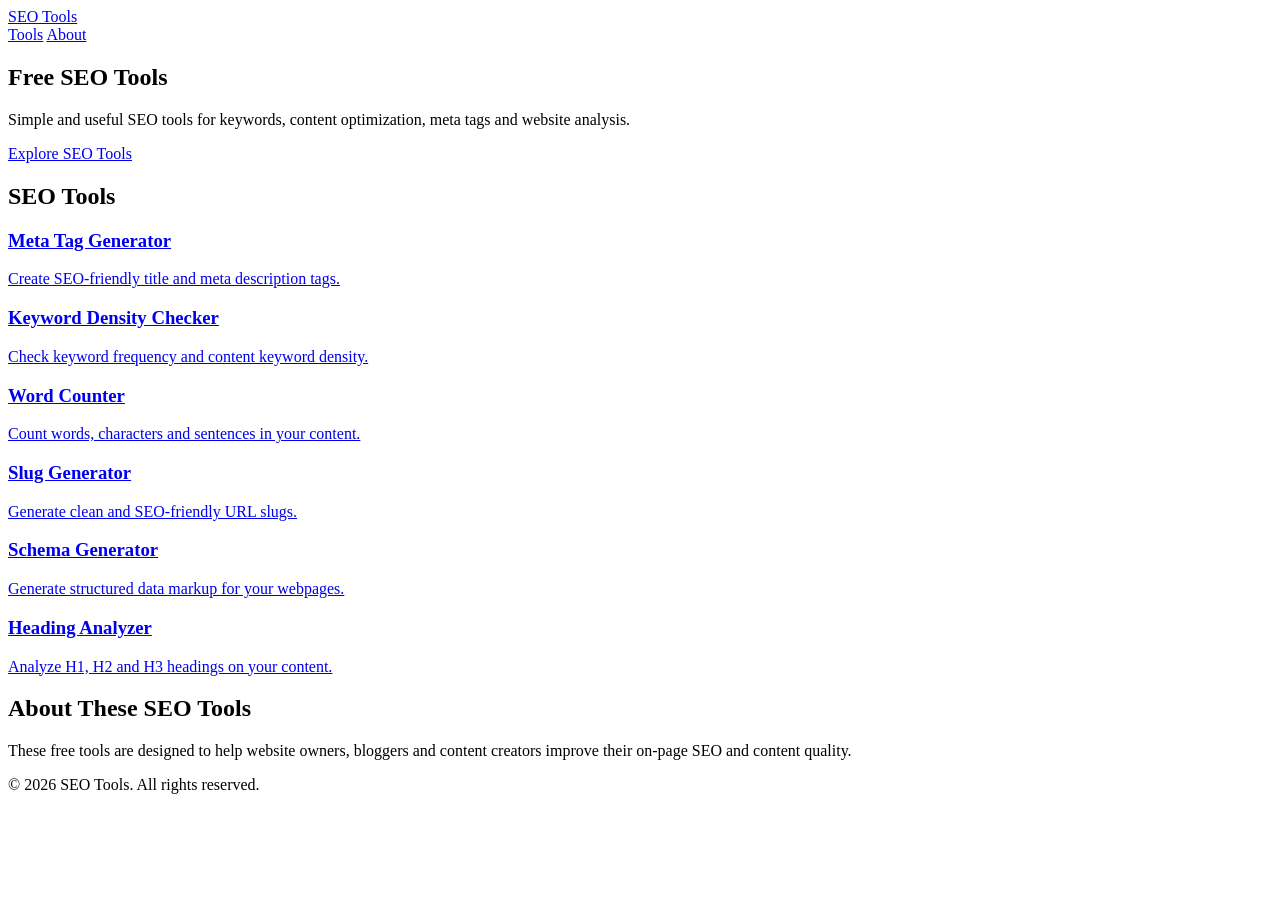
==== index.html @ fb699945 "Create index.html for SEO tools webpage This HTML file contains the structure for a webpage offering" ====
<!DOCTYPE html>
<html lang="en">
<head>
    <meta charset="UTF-8">

    <meta name="viewport"
          content="width=device-width, initial-scale=1.0">

    <title>Free SEO Tools - Keyword, Meta Tag & Content Tools</title>

    <meta name="description"
          content="Free SEO tools for keyword analysis, meta tags, word counting, slug generation and website optimization.">

    <meta name="robots" content="index, follow">

    <link rel="canonical"
          href="https://haqnawazrehan11.github.io/Seo-Tools/">

    <link rel="stylesheet" href="style.css">
</head>

<body>

<header class="header">
    <div class="container">

        <a href="index.html" class="logo">
            SEO Tools
        </a>

        <nav>
            <a href="#tools">Tools</a>
            <a href="#about">About</a>
        </nav>

    </div>
</header>

<main>

<section class="hero">
    <div class="container">

        <h1>Free SEO Tools</h1>

        <p>
            Simple and useful SEO tools for keywords,
            content optimization, meta tags and website analysis.
        </p>

        <a href="#tools" class="button">
            Explore SEO Tools
        </a>

    </div>
</section>

<section id="tools" class="tools-section">

    <div class="container">

        <h2>SEO Tools</h2>

        <div class="tools-grid">

            <a href="tools/meta-tag-generator.html"
               class="tool-card">

                <h3>Meta Tag Generator</h3>

                <p>
                    Create SEO-friendly title and
                    meta description tags.
                </p>

            </a>

            <a href="tools/keyword-density.html"
               class="tool-card">

                <h3>Keyword Density Checker</h3>

                <p>
                    Check keyword frequency and
                    content keyword density.
                </p>

            </a>

            <a href="tools/word-counter.html"
               class="tool-card">

                <h3>Word Counter</h3>

                <p>
                    Count words, characters and
                    sentences in your content.
                </p>

            </a>

            <a href="tools/slug-generator.html"
               class="tool-card">

                <h3>Slug Generator</h3>

                <p>
                    Generate clean and SEO-friendly
                    URL slugs.
                </p>

            </a>

            <a href="tools/schema-generator.html"
               class="tool-card">

                <h3>Schema Generator</h3>

                <p>
                    Generate structured data markup
                    for your webpages.
                </p>

            </a>

            <a href="tools/heading-analyzer.html"
               class="tool-card">

                <h3>Heading Analyzer</h3>

                <p>
                    Analyze H1, H2 and H3 headings
                    on your content.
                </p>

            </a>

        </div>

    </div>

</section>

<section id="about" class="about">

    <div class="container">

        <h2>About These SEO Tools</h2>

        <p>
            These free tools are designed to help website
            owners, bloggers and content creators improve
            their on-page SEO and content quality.
        </p>

    </div>

</section>

</main>

<footer>

    <div class="container">

        <p>
            © 2026 SEO Tools. All rights reserved.
        </p>

    </div>

</footer>

</body>
</html>
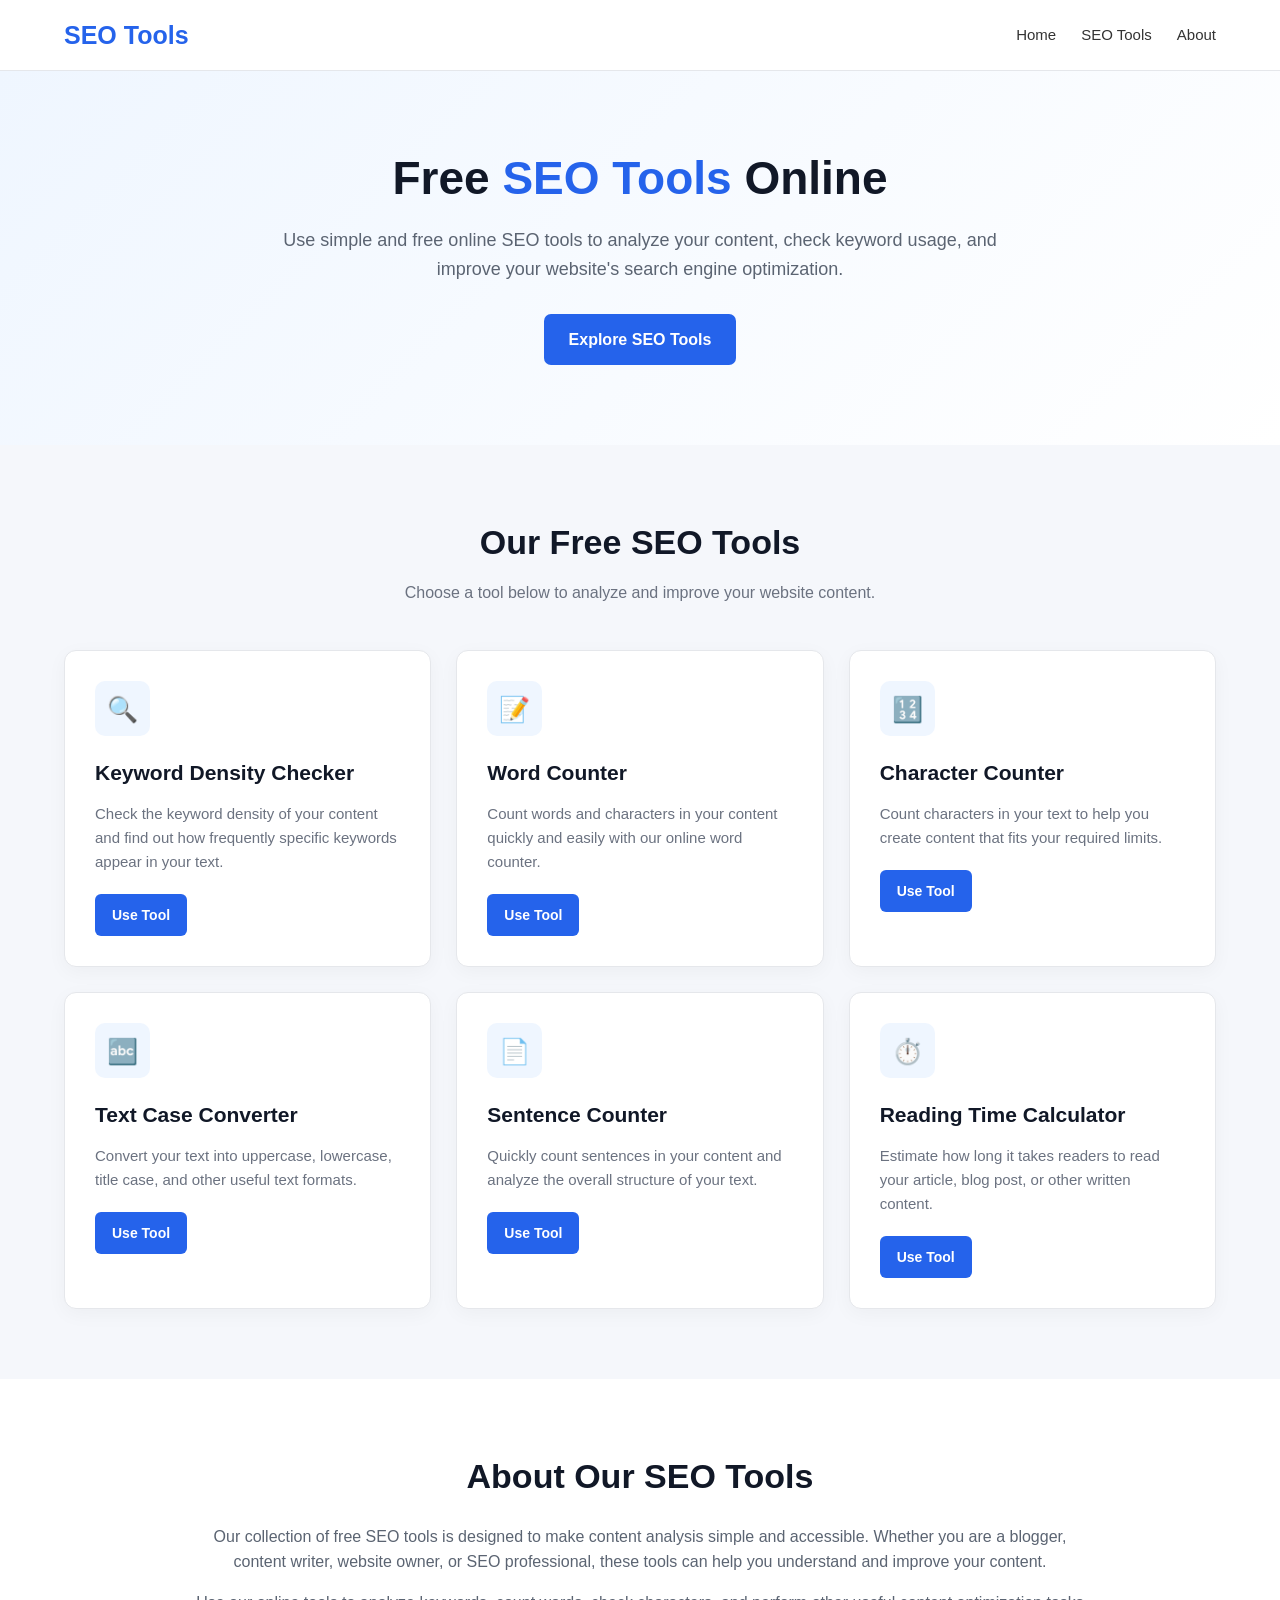
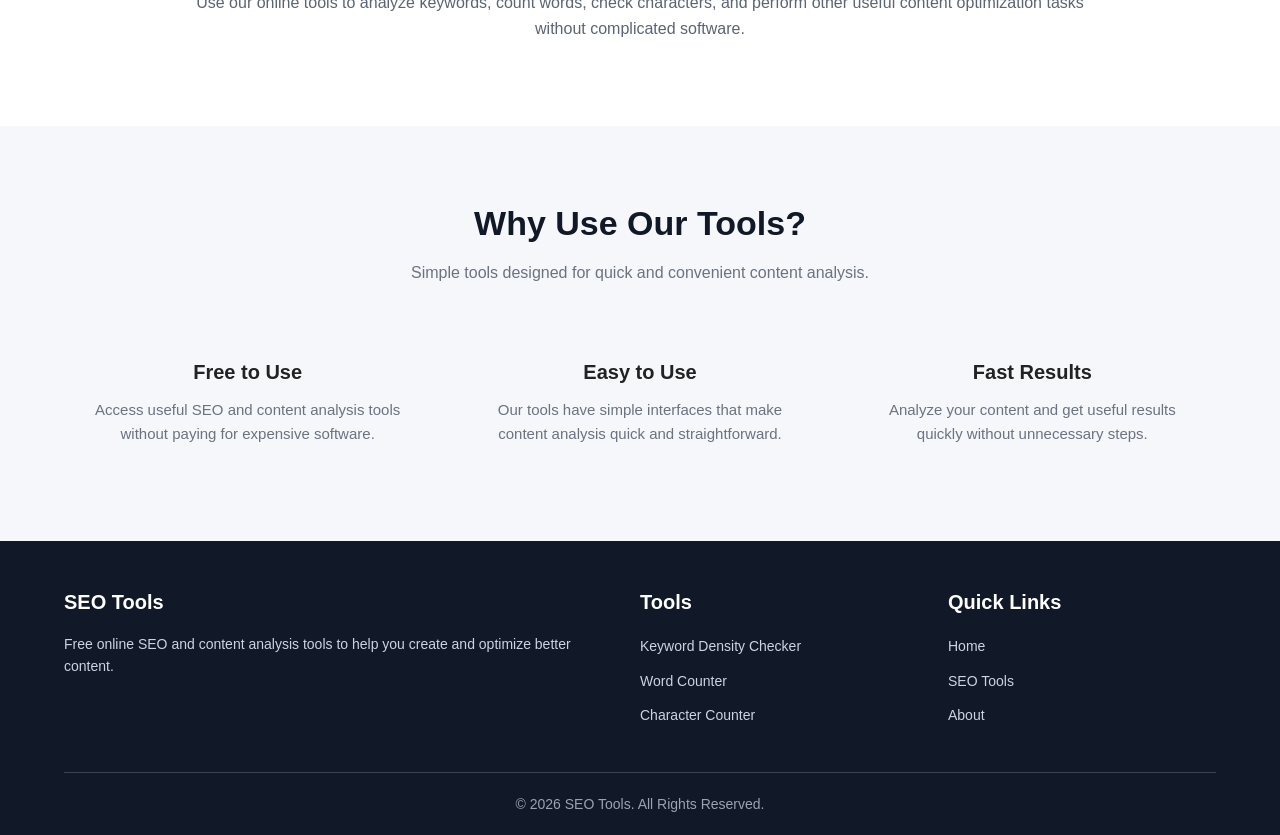
==== commit 21eb2689: "Refactor HTML structure and improve styles" ====
--- a/index.html
+++ b/index.html
@@ -2,174 +2,778 @@
 <html lang="en">
 <head>
     <meta charset="UTF-8">
-
-    <meta name="viewport"
-          content="width=device-width, initial-scale=1.0">
-
-    <title>Free SEO Tools - Keyword, Meta Tag & Content Tools</title>
-
-    <meta name="description"
-          content="Free SEO tools for keyword analysis, meta tags, word counting, slug generation and website optimization.">
+    <meta name="viewport" content="width=device-width, initial-scale=1.0">
+
+    <title>Free SEO Tools - Online SEO Checker Tools</title>
+
+    <meta name="description" content="Use our free online SEO tools to check keyword density, analyze content, and improve your website's search engine optimization.">
+
+    <meta name="keywords" content="SEO tools, free SEO tools, keyword density checker, online SEO tools, SEO checker">
 
     <meta name="robots" content="index, follow">
 
-    <link rel="canonical"
-          href="https://haqnawazrehan11.github.io/Seo-Tools/">
-
-    <link rel="stylesheet" href="style.css">
+    <link rel="canonical" href="https://haqnawazrehan11.github.io/Seo-Tools/">
+
+    <style>
+        * {
+            margin: 0;
+            padding: 0;
+            box-sizing: border-box;
+        }
+
+        body {
+            font-family: Arial, Helvetica, sans-serif;
+            background: #f5f7fb;
+            color: #222;
+            line-height: 1.6;
+        }
+
+        a {
+            text-decoration: none;
+            color: inherit;
+        }
+
+        .container {
+            width: 90%;
+            max-width: 1200px;
+            margin: auto;
+        }
+
+        /* Header */
+        header {
+            background: #ffffff;
+            border-bottom: 1px solid #e5e7eb;
+            position: sticky;
+            top: 0;
+            z-index: 1000;
+        }
+
+        .navbar {
+            min-height: 70px;
+            display: flex;
+            align-items: center;
+            justify-content: space-between;
+            gap: 20px;
+        }
+
+        .logo {
+            font-size: 25px;
+            font-weight: 700;
+            color: #2563eb;
+        }
+
+        .nav-links {
+            display: flex;
+            align-items: center;
+            gap: 25px;
+            list-style: none;
+        }
+
+        .nav-links a {
+            color: #333;
+            font-size: 15px;
+            font-weight: 500;
+            transition: 0.3s;
+        }
+
+        .nav-links a:hover {
+            color: #2563eb;
+        }
+
+        /* Hero */
+        .hero {
+            padding: 80px 20px;
+            text-align: center;
+            background: linear-gradient(135deg, #eff6ff, #ffffff);
+        }
+
+        .hero h1 {
+            font-size: 46px;
+            line-height: 1.2;
+            margin-bottom: 20px;
+            color: #111827;
+        }
+
+        .hero h1 span {
+            color: #2563eb;
+        }
+
+        .hero p {
+            max-width: 750px;
+            margin: 0 auto 30px;
+            color: #5b6472;
+            font-size: 18px;
+        }
+
+        .hero-button {
+            display: inline-block;
+            padding: 13px 25px;
+            background: #2563eb;
+            color: #ffffff;
+            border-radius: 7px;
+            font-weight: 600;
+            transition: 0.3s;
+        }
+
+        .hero-button:hover {
+            background: #1d4ed8;
+            transform: translateY(-2px);
+        }
+
+        /* Tools */
+        .tools-section {
+            padding: 70px 0;
+        }
+
+        .section-heading {
+            text-align: center;
+            margin-bottom: 45px;
+        }
+
+        .section-heading h2 {
+            font-size: 34px;
+            margin-bottom: 10px;
+            color: #111827;
+        }
+
+        .section-heading p {
+            color: #6b7280;
+            font-size: 16px;
+        }
+
+        .tools-grid {
+            display: grid;
+            grid-template-columns: repeat(3, 1fr);
+            gap: 25px;
+        }
+
+        .tool-card {
+            background: #ffffff;
+            padding: 30px;
+            border-radius: 12px;
+            border: 1px solid #e5e7eb;
+            box-shadow: 0 5px 20px rgba(0, 0, 0, 0.04);
+            transition: 0.3s;
+        }
+
+        .tool-card:hover {
+            transform: translateY(-5px);
+            box-shadow: 0 10px 30px rgba(0, 0, 0, 0.08);
+        }
+
+        .tool-icon {
+            width: 55px;
+            height: 55px;
+            display: flex;
+            align-items: center;
+            justify-content: center;
+            background: #eff6ff;
+            color: #2563eb;
+            border-radius: 10px;
+            font-size: 25px;
+            margin-bottom: 20px;
+        }
+
+        .tool-card h3 {
+            font-size: 21px;
+            margin-bottom: 12px;
+            color: #111827;
+        }
+
+        .tool-card p {
+            color: #6b7280;
+            font-size: 15px;
+            margin-bottom: 20px;
+        }
+
+        .tool-button {
+            display: inline-block;
+            padding: 10px 17px;
+            background: #2563eb;
+            color: #ffffff;
+            border-radius: 6px;
+            font-size: 14px;
+            font-weight: 600;
+            transition: 0.3s;
+        }
+
+        .tool-button:hover {
+            background: #1d4ed8;
+        }
+
+        /* About */
+        .about-section {
+            padding: 70px 0;
+            background: #ffffff;
+        }
+
+        .about-content {
+            max-width: 900px;
+            margin: auto;
+            text-align: center;
+        }
+
+        .about-content h2 {
+            font-size: 34px;
+            margin-bottom: 20px;
+            color: #111827;
+        }
+
+        .about-content p {
+            color: #5b6472;
+            margin-bottom: 15px;
+            font-size: 16px;
+        }
+
+        /* Features */
+        .features-section {
+            padding: 70px 0;
+        }
+
+        .features-grid {
+            display: grid;
+            grid-template-columns: repeat(3, 1fr);
+            gap: 25px;
+        }
+
+        .feature {
+            text-align: center;
+            padding: 25px;
+        }
+
+        .feature h3 {
+            margin-bottom: 10px;
+            font-size: 20px;
+        }
+
+        .feature p {
+            color: #6b7280;
+            font-size: 15px;
+        }
+
+        /* Footer */
+        footer {
+            background: #111827;
+            color: #ffffff;
+            padding: 45px 0 20px;
+        }
+
+        .footer-content {
+            display: grid;
+            grid-template-columns: 2fr 1fr 1fr;
+            gap: 40px;
+            margin-bottom: 35px;
+        }
+
+        .footer-column h3 {
+            margin-bottom: 15px;
+            font-size: 20px;
+        }
+
+        .footer-column p {
+            color: #cbd5e1;
+            font-size: 14px;
+        }
+
+        .footer-links {
+            list-style: none;
+        }
+
+        .footer-links li {
+            margin-bottom: 9px;
+        }
+
+        .footer-links a {
+            color: #cbd5e1;
+            font-size: 14px;
+            transition: 0.3s;
+        }
+
+        .footer-links a:hover {
+            color: #ffffff;
+        }
+
+        .copyright {
+            border-top: 1px solid #374151;
+            padding-top: 20px;
+            text-align: center;
+            color: #9ca3af;
+            font-size: 14px;
+        }
+
+        /* Responsive */
+        @media (max-width: 900px) {
+            .tools-grid {
+                grid-template-columns: repeat(2, 1fr);
+            }
+
+            .features-grid {
+                grid-template-columns: repeat(2, 1fr);
+            }
+
+            .footer-content {
+                grid-template-columns: 1fr 1fr;
+            }
+        }
+
+        @media (max-width: 650px) {
+            .navbar {
+                flex-direction: column;
+                padding: 15px 0;
+            }
+
+            .nav-links {
+                gap: 15px;
+                flex-wrap: wrap;
+                justify-content: center;
+            }
+
+            .hero {
+                padding: 60px 15px;
+            }
+
+            .hero h1 {
+                font-size: 34px;
+            }
+
+            .hero p {
+                font-size: 16px;
+            }
+
+            .tools-grid,
+            .features-grid,
+            .footer-content {
+                grid-template-columns: 1fr;
+            }
+
+            .section-heading h2,
+            .about-content h2 {
+                font-size: 28px;
+            }
+        }
+    </style>
 </head>
 
 <body>
 
-<header class="header">
-    <div class="container">
-
-        <a href="index.html" class="logo">
-            SEO Tools
-        </a>
-
-        <nav>
-            <a href="#tools">Tools</a>
-            <a href="#about">About</a>
-        </nav>
-
-    </div>
-</header>
-
-<main>
-
-<section class="hero">
-    <div class="container">
-
-        <h1>Free SEO Tools</h1>
-
-        <p>
-            Simple and useful SEO tools for keywords,
-            content optimization, meta tags and website analysis.
-        </p>
-
-        <a href="#tools" class="button">
-            Explore SEO Tools
-        </a>
-
-    </div>
-</section>
-
-<section id="tools" class="tools-section">
-
-    <div class="container">
-
-        <h2>SEO Tools</h2>
-
-        <div class="tools-grid">
-
-            <a href="tools/meta-tag-generator.html"
-               class="tool-card">
-
-                <h3>Meta Tag Generator</h3>
+    <!-- Header -->
+    <header>
+        <div class="container navbar">
+
+            <a href="index.html" class="logo">
+                SEO Tools
+            </a>
+
+            <ul class="nav-links">
+                <li>
+                    <a href="index.html">Home</a>
+                </li>
+
+                <li>
+                    <a href="#tools">SEO Tools</a>
+                </li>
+
+                <li>
+                    <a href="#about">About</a>
+                </li>
+            </ul>
+
+        </div>
+    </header>
+
+
+    <!-- Hero Section -->
+    <section class="hero">
+
+        <div class="container">
+
+            <h1>
+                Free <span>SEO Tools</span> Online
+            </h1>
+
+            <p>
+                Use simple and free online SEO tools to analyze your content,
+                check keyword usage, and improve your website's search engine
+                optimization.
+            </p>
+
+            <a href="#tools" class="hero-button">
+                Explore SEO Tools
+            </a>
+
+        </div>
+
+    </section>
+
+
+    <!-- Tools Section -->
+    <section class="tools-section" id="tools">
+
+        <div class="container">
+
+            <div class="section-heading">
+
+                <h2>Our Free SEO Tools</h2>
 
                 <p>
-                    Create SEO-friendly title and
-                    meta description tags.
+                    Choose a tool below to analyze and improve your website content.
                 </p>
 
-            </a>
-
-            <a href="tools/keyword-density.html"
-               class="tool-card">
-
-                <h3>Keyword Density Checker</h3>
+            </div>
+
+
+            <div class="tools-grid">
+
+                <!-- Keyword Density Checker -->
+                <div class="tool-card">
+
+                    <div class="tool-icon">
+                        🔍
+                    </div>
+
+                    <h3>
+                        Keyword Density Checker
+                    </h3>
+
+                    <p>
+                        Check the keyword density of your content and find out
+                        how frequently specific keywords appear in your text.
+                    </p>
+
+                    <a
+                        href="tools/keyword-density-checker.html"
+                        class="tool-button">
+                        Use Tool
+                    </a>
+
+                </div>
+
+
+                <!-- Word Counter -->
+                <div class="tool-card">
+
+                    <div class="tool-icon">
+                        📝
+                    </div>
+
+                    <h3>
+                        Word Counter
+                    </h3>
+
+                    <p>
+                        Count words and characters in your content quickly
+                        and easily with our online word counter.
+                    </p>
+
+                    <a
+                        href="tools/word-counter.html"
+                        class="tool-button">
+                        Use Tool
+                    </a>
+
+                </div>
+
+
+                <!-- Character Counter -->
+                <div class="tool-card">
+
+                    <div class="tool-icon">
+                        🔢
+                    </div>
+
+                    <h3>
+                        Character Counter
+                    </h3>
+
+                    <p>
+                        Count characters in your text to help you create
+                        content that fits your required limits.
+                    </p>
+
+                    <a
+                        href="tools/character-counter.html"
+                        class="tool-button">
+                        Use Tool
+                    </a>
+
+                </div>
+
+
+                <!-- Text Case Converter -->
+                <div class="tool-card">
+
+                    <div class="tool-icon">
+                        🔤
+                    </div>
+
+                    <h3>
+                        Text Case Converter
+                    </h3>
+
+                    <p>
+                        Convert your text into uppercase, lowercase, title case,
+                        and other useful text formats.
+                    </p>
+
+                    <a
+                        href="tools/text-case-converter.html"
+                        class="tool-button">
+                        Use Tool
+                    </a>
+
+                </div>
+
+
+                <!-- Sentence Counter -->
+                <div class="tool-card">
+
+                    <div class="tool-icon">
+                        📄
+                    </div>
+
+                    <h3>
+                        Sentence Counter
+                    </h3>
+
+                    <p>
+                        Quickly count sentences in your content and analyze
+                        the overall structure of your text.
+                    </p>
+
+                    <a
+                        href="tools/sentence-counter.html"
+                        class="tool-button">
+                        Use Tool
+                    </a>
+
+                </div>
+
+
+                <!-- Reading Time Calculator -->
+                <div class="tool-card">
+
+                    <div class="tool-icon">
+                        ⏱️
+                    </div>
+
+                    <h3>
+                        Reading Time Calculator
+                    </h3>
+
+                    <p>
+                        Estimate how long it takes readers to read your article,
+                        blog post, or other written content.
+                    </p>
+
+                    <a
+                        href="tools/reading-time-calculator.html"
+                        class="tool-button">
+                        Use Tool
+                    </a>
+
+                </div>
+
+            </div>
+
+        </div>
+
+    </section>
+
+
+    <!-- About Section -->
+    <section class="about-section" id="about">
+
+        <div class="container">
+
+            <div class="about-content">
+
+                <h2>
+                    About Our SEO Tools
+                </h2>
 
                 <p>
-                    Check keyword frequency and
-                    content keyword density.
+                    Our collection of free SEO tools is designed to make
+                    content analysis simple and accessible. Whether you are
+                    a blogger, content writer, website owner, or SEO
+                    professional, these tools can help you understand and
+                    improve your content.
                 </p>
 
-            </a>
-
-            <a href="tools/word-counter.html"
-               class="tool-card">
-
-                <h3>Word Counter</h3>
-
                 <p>
-                    Count words, characters and
-                    sentences in your content.
+                    Use our online tools to analyze keywords, count words,
+                    check characters, and perform other useful content
+                    optimization tasks without complicated software.
                 </p>
 
-            </a>
-
-            <a href="tools/slug-generator.html"
-               class="tool-card">
-
-                <h3>Slug Generator</h3>
+            </div>
+
+        </div>
+
+    </section>
+
+
+    <!-- Features Section -->
+    <section class="features-section">
+
+        <div class="container">
+
+            <div class="section-heading">
+
+                <h2>
+                    Why Use Our Tools?
+                </h2>
 
                 <p>
-                    Generate clean and SEO-friendly
-                    URL slugs.
+                    Simple tools designed for quick and convenient content analysis.
                 </p>
 
-            </a>
-
-            <a href="tools/schema-generator.html"
-               class="tool-card">
-
-                <h3>Schema Generator</h3>
-
-                <p>
-                    Generate structured data markup
-                    for your webpages.
-                </p>
-
-            </a>
-
-            <a href="tools/heading-analyzer.html"
-               class="tool-card">
-
-                <h3>Heading Analyzer</h3>
-
-                <p>
-                    Analyze H1, H2 and H3 headings
-                    on your content.
-                </p>
-
-            </a>
+            </div>
+
+
+            <div class="features-grid">
+
+                <div class="feature">
+
+                    <h3>
+                        Free to Use
+                    </h3>
+
+                    <p>
+                        Access useful SEO and content analysis tools without
+                        paying for expensive software.
+                    </p>
+
+                </div>
+
+
+                <div class="feature">
+
+                    <h3>
+                        Easy to Use
+                    </h3>
+
+                    <p>
+                        Our tools have simple interfaces that make content
+                        analysis quick and straightforward.
+                    </p>
+
+                </div>
+
+
+                <div class="feature">
+
+                    <h3>
+                        Fast Results
+                    </h3>
+
+                    <p>
+                        Analyze your content and get useful results quickly
+                        without unnecessary steps.
+                    </p>
+
+                </div>
+
+            </div>
 
         </div>
 
-    </div>
-
-</section>
-
-<section id="about" class="about">
-
-    <div class="container">
-
-        <h2>About These SEO Tools</h2>
-
-        <p>
-            These free tools are designed to help website
-            owners, bloggers and content creators improve
-            their on-page SEO and content quality.
-        </p>
-
-    </div>
-
-</section>
-
-</main>
-
-<footer>
-
-    <div class="container">
-
-        <p>
-            © 2026 SEO Tools. All rights reserved.
-        </p>
-
-    </div>
-
-</footer>
+    </section>
+
+
+    <!-- Footer -->
+    <footer>
+
+        <div class="container">
+
+            <div class="footer-content">
+
+                <div class="footer-column">
+
+                    <h3>
+                        SEO Tools
+                    </h3>
+
+                    <p>
+                        Free online SEO and content analysis tools to help
+                        you create and optimize better content.
+                    </p>
+
+                </div>
+
+
+                <div class="footer-column">
+
+                    <h3>
+                        Tools
+                    </h3>
+
+                    <ul class="footer-links">
+
+                        <li>
+                            <a href="tools/keyword-density-checker.html">
+                                Keyword Density Checker
+                            </a>
+                        </li>
+
+                        <li>
+                            <a href="tools/word-counter.html">
+                                Word Counter
+                            </a>
+                        </li>
+
+                        <li>
+                            <a href="tools/character-counter.html">
+                                Character Counter
+                            </a>
+                        </li>
+
+                    </ul>
+
+                </div>
+
+
+                <div class="footer-column">
+
+                    <h3>
+                        Quick Links
+                    </h3>
+
+                    <ul class="footer-links">
+
+                        <li>
+                            <a href="index.html">
+                                Home
+                            </a>
+                        </li>
+
+                        <li>
+                            <a href="#tools">
+                                SEO Tools
+                            </a>
+                        </li>
+
+                        <li>
+                            <a href="#about">
+                                About
+                            </a>
+                        </li>
+
+                    </ul>
+
+                </div>
+
+            </div>
+
+
+            <div class="copyright">
+
+                © 2026 SEO Tools. All Rights Reserved.
+
+            </div>
+
+        </div>
+
+    </footer>
 
 </body>
 </html>
